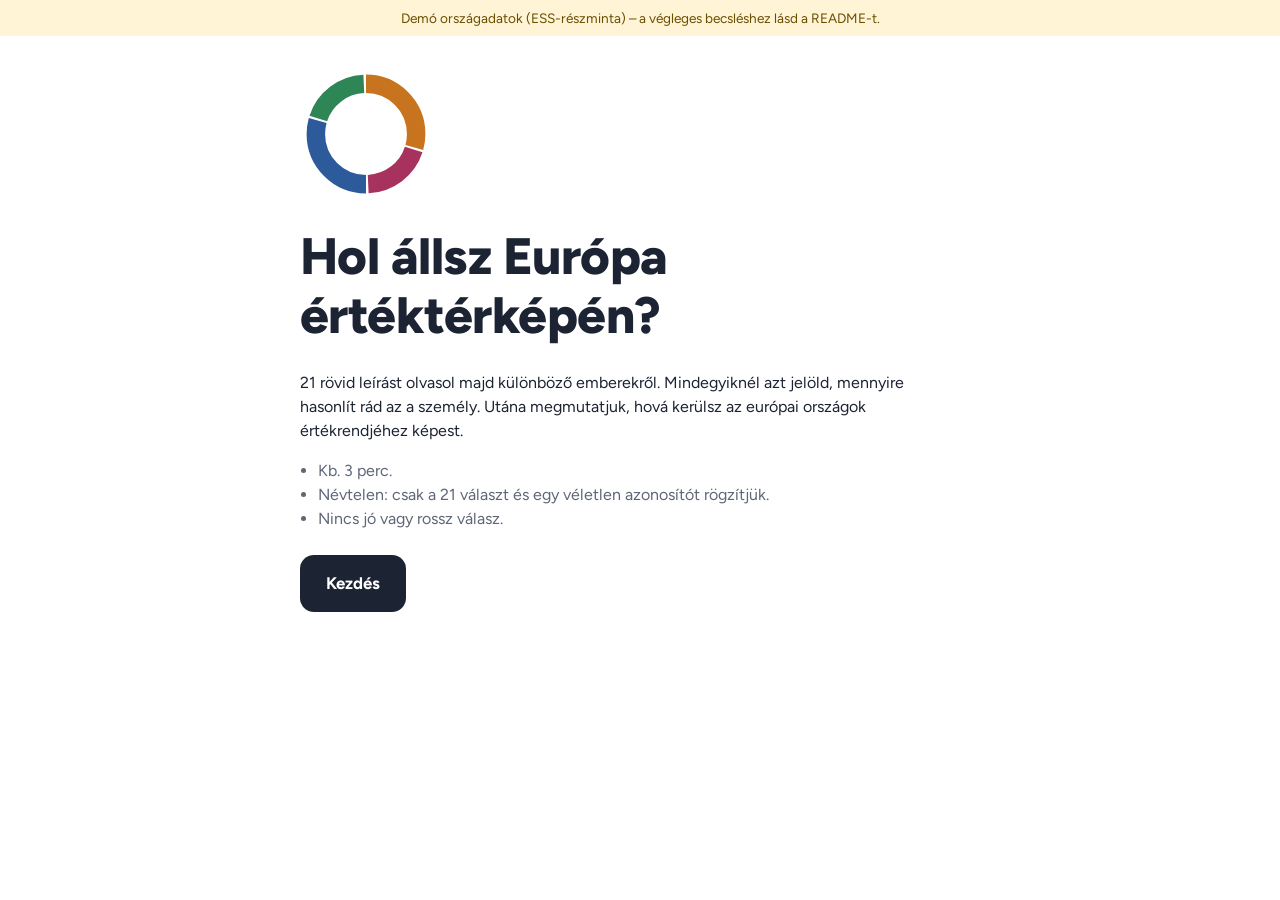
==== index.html @ fa2e0262 "Schwartz-értéktérkép app feltöltése GitHub Pageshez Statikus oldal (index.html, tanar.html), .nojeky" ====
<!doctype html>
<html lang="hu">
<head>
<meta charset="utf-8">
<meta name="viewport" content="width=device-width, initial-scale=1">
<title>Hol állsz Európa értéktérképén?</title>
<link rel="preconnect" href="https://fonts.googleapis.com">
<link rel="preconnect" href="https://fonts.gstatic.com" crossorigin>
<link href="https://fonts.googleapis.com/css2?family=Figtree:wght@400;600;700;800&display=swap" rel="stylesheet">
<link rel="stylesheet" href="assets/app.css">
</head>
<body>
<div id="demo" class="demo-banner" hidden>Demó országadatok (ESS-részminta) – a végleges becsléshez lásd a README-t.</div>

<main class="wrap">
  <!-- 1. Kezdés -->
  <section id="intro" class="intro">
    <svg class="intro-wheel" viewBox="0 0 100 100" aria-hidden="true">
      <circle cx="50" cy="50" r="38" fill="none" stroke="var(--open)" stroke-width="14" stroke-dasharray="70 169" transform="rotate(-90 50 50)"/>
      <circle cx="50" cy="50" r="38" fill="none" stroke="var(--enh)" stroke-width="14" stroke-dasharray="46 193" transform="rotate(18 50 50)"/>
      <circle cx="50" cy="50" r="38" fill="none" stroke="var(--cons)" stroke-width="14" stroke-dasharray="70 169" transform="rotate(90 50 50)"/>
      <circle cx="50" cy="50" r="38" fill="none" stroke="var(--trans)" stroke-width="14" stroke-dasharray="46 193" transform="rotate(198 50 50)"/>
    </svg>
    <h1>Hol állsz Európa értéktérképén?</h1>
    <p>21 rövid leírást olvasol majd különböző emberekről. Mindegyiknél azt jelöld, mennyire hasonlít rád az a személy. Utána megmutatjuk, hová kerülsz az európai országok értékrendjéhez képest.</p>
    <ul>
      <li>Kb. 3 perc.</li>
      <li>Névtelen: csak a 21 választ és egy véletlen azonosítót rögzítjük.</li>
      <li>Nincs jó vagy rossz válasz.</li>
    </ul>
    <p style="margin-top:24px"><button class="btn-primary" id="start">Kezdés</button></p>
  </section>

  <!-- 2. Kérdések -->
  <section id="quiz" hidden>
    <div class="progress"><div id="bar"></div></div>
    <div class="counter"><span id="count"></span><button class="btn-quiet" id="back">Vissza</button></div>
    <p class="portrait" id="portrait" aria-live="polite"></p>
    <p class="prompt">Mennyire hasonlít rád ez a személy?</p>
    <div class="options" id="options" role="radiogroup" aria-label="Válasz"></div>
  </section>

  <!-- 3. Eredmény -->
  <section id="result" hidden>
    <h2>Itt állsz az európai értéktérben</h2>
    <p class="status" id="status"></p>
    <div class="map-wrap"><svg class="map" id="map" role="img" aria-label="Értéktérkép az országokkal és a te pontoddal"></svg></div>
    <div class="legend"><span class="l-me">Te</span><span class="l-country">Országok átlaga</span><span id="peerLegend" class="l-peer" hidden>Csoporttársak</span></div>

    <h2>Hozzád legközelebb álló országok</h2>
    <div class="near" id="near"></div>

    <h2>Az értékprofilod</h2>
    <div class="bars" id="bars"></div>
    <p class="bars-note" id="barsNote"></p>

    <p style="margin-top:26px"><button class="btn-quiet" id="again">Újrakitöltöm</button></p>

    <details>
      <summary>Hogyan készül a térkép?</summary>
      <p>A válaszaidból a Schwartz-féle tíz alapérték pontszámát számoljuk, mindegyiket a saját 21 válaszod átlagához viszonyítva (centrírozás). Így az számít, mi fontosabb neked a többihez képest, nem az, hogy általában magasra vagy alacsonyra pontozol.</p>
      <p>Az országok pontjai az Európai Társadalomkutatás (ESS) válaszadóinak ugyanígy számolt országos átlagai. A térkép klasszikus többdimenziós skálázással (MDS) készült az országok tízdimenziós profiljaiból; a te pontodat ugyanebbe a térbe vetítjük. A színes vonalak azt mutatják, merre nő az adott érték.</p>
      <p>Az egyének közötti különbségek jóval nagyobbak, mint az országátlagok közöttiek, ezért természetes, ha messze kerülsz az országok felhőjétől. A legközelebbi országokat mind a tíz érték alapján számoljuk.</p>
      <p id="source"></p>
    </details>
  </section>
</main>

<script src="data/countries.js"></script>
<script src="assets/config.js"></script>
<script src="assets/schwartz.js"></script>
<script src="assets/api.js"></script>
<script>
(function () {
  'use strict';
  var S = window.Schwartz, API = window.SchwartzAPI, CFG = window.SCHWARTZ_CONFIG || {};
  var DATA = window.COUNTRY_DATA;
  var space = S.buildSpace(DATA);
  var answers = new Array(21).fill(null);
  var idx = 0;
  var $ = function (id) { return document.getElementById(id); };

  if (DATA.meta && DATA.meta.demo) $('demo').hidden = false;
  $('source').textContent = 'Adatforrás: ' + DATA.meta.source + '. ' + DATA.meta.sample;

  function show(id) {
    ['intro', 'quiz', 'result'].forEach(function (s) { $(s).hidden = s !== id; });
    window.scrollTo(0, 0);
  }

  function renderItem() {
    var it = S.ITEMS[idx];
    $('portrait').textContent = it.text;
    $('count').textContent = (idx + 1) + ' / 21';
    $('bar').style.width = (idx / 21 * 100) + '%';
    $('back').style.visibility = idx === 0 ? 'hidden' : 'visible';
    var box = $('options'); box.innerHTML = '';
    S.SCALE.forEach(function (label, k) {
      var b = document.createElement('button');
      b.className = 'opt' + (answers[idx] === k + 1 ? ' selected' : '');
      b.setAttribute('role', 'radio');
      b.setAttribute('aria-checked', answers[idx] === k + 1 ? 'true' : 'false');
      b.innerHTML = '<span class="dot"></span><span></span>';
      b.lastChild.textContent = label;
      b.addEventListener('click', function () { choose(k + 1, b); });
      box.appendChild(b);
    });
  }

  var busy = false;
  function choose(val, btn) {
    if (busy) return;
    busy = true;
    answers[idx] = val;
    Array.prototype.forEach.call($('options').children, function (c) { c.classList.remove('selected'); c.setAttribute('aria-checked', 'false'); });
    btn.classList.add('selected'); btn.setAttribute('aria-checked', 'true');
    setTimeout(function () {
      busy = false;
      if (idx < 20) { idx++; renderItem(); } else { finish(); }
    }, 200);
  }

  $('start').addEventListener('click', function () { idx = 0; show('quiz'); renderItem(); });
  $('back').addEventListener('click', function () { if (idx > 0) { idx--; renderItem(); } });
  $('again').addEventListener('click', function () { answers.fill(null); idx = 0; show('quiz'); renderItem(); });

  function finish() {
    $('bar').style.width = '100%';
    var v = S.score(answers);
    var p = space.project(v);
    var me = { x: p[0], y: p[1], kind: 'me' };
    show('result');
    S.drawMap($('map'), space, { points: [me], highlight: CFG.HIGHLIGHT });
    renderNear(v);
    renderBars(v);
    try { localStorage.setItem('schwartz-last', JSON.stringify(answers)); } catch (e) {}

    if (API.enabled()) {
      $('status').className = 'status';
      $('status').textContent = 'Küldés a csoport térképére…';
      API.submit(answers).then(function () {
        $('status').className = 'status ok';
        $('status').textContent = 'Elküldve. A pontod megjelent a közös térképen.';
        return API.list();
      }).then(function (rows) {
        var mine = API.clientId();
        var peers = rows.filter(function (r) { return r.id !== mine; }).map(function (r) {
          var q = space.project(S.score(r.raw)); return { x: q[0], y: q[1], kind: 'peer' };
        });
        if (peers.length) {
          $('peerLegend').hidden = false;
          S.drawMap($('map'), space, { points: peers.concat([me]), highlight: CFG.HIGHLIGHT });
        }
      }).catch(function (err) {
        $('status').className = 'status err';
        $('status').textContent = 'A küldés nem sikerült (' + err.message + '). A saját eredményed ettől még érvényes.';
      });
    } else {
      $('status').textContent = '';
    }
  }

  function renderNear(v) {
    var near = S.nearestCountries(space, v, 3);
    $('near').innerHTML = '';
    near.forEach(function (c, i) {
      var d = document.createElement('div');
      d.innerHTML = '<b></b><small></small>';
      d.firstChild.textContent = c.name;
      d.lastChild.textContent = i === 0 ? 'legközelebb' : (i + 1) + '. legközelebbi';
      $('near').appendChild(d);
    });
  }

  function renderBars(v) {
    var ref = null, refName = '';
    DATA.countries.forEach(function (c) { if (c.code === CFG.HIGHLIGHT) { ref = c.v; refName = c.name; } });
    var lim = 2.5;
    $('bars').innerHTML = '';
    S.VALUES.forEach(function (val, j) {
      var info = S.VALUE_INFO[val], col = S.GROUPS[info.group].color;
      var row = document.createElement('div'); row.className = 'bar-row';
      var lab = document.createElement('span'); lab.textContent = info.name;
      var tr = document.createElement('div'); tr.className = 'bar-track';
      var x = Math.max(-lim, Math.min(lim, v[j]));
      var fill = document.createElement('div'); fill.className = 'fill'; fill.style.background = col;
      var w = Math.abs(x) / lim * 50;
      fill.style.left = (x >= 0 ? 50 : 50 - w) + '%'; fill.style.width = w + '%';
      tr.appendChild(fill);
      var z = document.createElement('div'); z.className = 'zero'; tr.appendChild(z);
      if (ref) {
        var r = document.createElement('div'); r.className = 'ref';
        r.style.left = 'calc(' + (50 + Math.max(-lim, Math.min(lim, ref[j])) / lim * 50) + '% - 1.5px)';
        r.title = refName + ' átlaga';
        tr.appendChild(r);
      }
      row.appendChild(lab); row.appendChild(tr);
      $('bars').appendChild(row);
    });
    $('barsNote').textContent = 'Jobbra: a saját átlagodnál fontosabb, balra: kevésbé fontos.' + (ref ? ' A fekete jel ' + refName + ' átlaga.' : '');
  }
})();
</script>
</body>
</html>
---- assets/app.css ----
:root {
  --ink: #1C2333;
  --muted: #5E6677;
  --line: #DADDE3;
  --paper: #FFFFFF;
  --wash: #F3F4F7;
  --accent: #2D5A9A;
  --me: #E0472B;
  --peer: #7A5CC2;
  --open: #C8741E; --enh: #A8325E; --cons: #2D5A9A; --trans: #2E8556;
  --radius-btn: 14px;
  font-family: "Figtree", system-ui, -apple-system, "Segoe UI", Roboto, sans-serif;
  color: var(--ink);
  background: var(--paper);
  -webkit-text-size-adjust: 100%;
}
* { box-sizing: border-box; }
body { margin: 0; line-height: 1.5; }
h1, h2, h3 { line-height: 1.15; margin: 0 0 .5em; font-weight: 800; letter-spacing: -0.01em; }
h1 { font-size: clamp(2rem, 6vw, 3.2rem); }
h2 { font-size: 1.35rem; }
p { margin: 0 0 1em; max-width: 62ch; }
.muted { color: var(--muted); }
button { font: inherit; color: inherit; cursor: pointer; }
:focus-visible { outline: 3px solid var(--accent); outline-offset: 2px; }

.wrap { max-width: 720px; margin: 0 auto; padding: 24px 20px 48px; }

.btn-primary {
  background: var(--ink); color: #fff; border: 0; border-radius: var(--radius-btn);
  padding: 16px 26px; font-weight: 700; font-size: 1.05rem;
}
.btn-quiet { background: none; border: 0; color: var(--muted); padding: 8px 0; text-decoration: underline; text-underline-offset: 3px; }

.demo-banner {
  background: #FFF4D6; color: #6B4E00; font-size: .85rem; padding: 8px 20px; text-align: center;
}

/* ---- Kezdőképernyő ---- */
.intro-wheel { width: 132px; height: 132px; margin: 8px 0 20px; }
.intro ul { padding-left: 1.1em; color: var(--muted); max-width: 60ch; }

/* ---- Kérdőív ---- */
.progress { height: 6px; background: var(--wash); border-radius: 3px; overflow: hidden; margin-bottom: 10px; }
.progress > div { height: 100%; background: var(--ink); width: 0; transition: width .25s ease; }
.counter { font-size: .9rem; color: var(--muted); margin-bottom: 28px; display: flex; justify-content: space-between; }
.portrait { font-size: clamp(1.25rem, 4.6vw, 1.6rem); font-weight: 600; line-height: 1.35; margin-bottom: 10px; min-height: 5.4em; }
.prompt { color: var(--muted); margin-bottom: 18px; }
.options { display: grid; gap: 10px; }
.opt {
  display: flex; align-items: center; gap: 14px; width: 100%; text-align: left;
  background: var(--paper); border: 2px solid var(--line); border-radius: var(--radius-btn);
  padding: 14px 16px; font-size: 1.02rem; transition: border-color .12s, background .12s;
}
.opt .dot { flex: none; width: 22px; height: 22px; border-radius: 50%; border: 2px solid var(--line); }
.opt:hover { border-color: #AEB4C0; }
.opt.selected { border-color: var(--ink); background: var(--wash); }
.opt.selected .dot { border-color: var(--ink); background: var(--ink); box-shadow: inset 0 0 0 4px var(--wash); }

/* ---- Eredmény ---- */
.map-wrap { position: relative; margin: 8px -8px 0; }
svg.map { width: 100%; height: auto; display: block; }
svg.map .axis { stroke: var(--line); stroke-width: 2; }
svg.map .axis-end { fill: var(--muted); font-size: 26px; font-style: italic; }
svg.map .arrow { stroke-width: 2.5; opacity: .35; }
svg.map .arrow-label { font-size: 28px; font-weight: 700; opacity: .85; }
svg.map .country { fill: #8B93A3; }
svg.map .country.hl { fill: var(--ink); }
svg.map .country-label { font-size: 28px; fill: #5E6677; font-weight: 600; }
svg.map .country-label.hl { fill: var(--ink); font-weight: 800; }
svg.map .peer { fill: var(--peer); opacity: .5; }
svg.map .peer.out, svg.map .me.out { fill: #fff; stroke-width: 4; }
svg.map .peer.out { stroke: var(--peer); }
svg.map .mean { fill: var(--accent); stroke: #fff; stroke-width: 3; }
svg.map .mean-label { font-size: 24px; font-weight: 800; fill: var(--accent); }
svg.map .me { fill: var(--me); stroke: #fff; stroke-width: 3; }
svg.map .me.out { stroke: var(--me); }
svg.map .me-halo { fill: var(--me); opacity: .18; }
svg.map .me-label { font-size: 30px; font-weight: 800; fill: var(--me); }

.legend { display: flex; flex-wrap: wrap; gap: 6px 16px; font-size: .85rem; color: var(--muted); margin: 6px 0 22px; }
.legend span::before { content: ""; display: inline-block; width: 10px; height: 10px; border-radius: 50%; margin-right: 6px; vertical-align: -1px; background: currentColor; }
.legend .l-me { color: var(--me); } .legend .l-country { color: #8B93A3; } .legend .l-peer { color: var(--peer); } .legend .l-mean { color: var(--accent); }

.near { display: grid; grid-template-columns: repeat(3, 1fr); gap: 10px; margin: 6px 0 28px; }
.near div { background: var(--wash); border-radius: 12px; padding: 12px; }
.near b { display: block; font-size: 1.05rem; }
.near small { color: var(--muted); }

.bars { display: grid; gap: 8px; margin: 10px 0 8px; }
.bar-row { display: grid; grid-template-columns: 7.4em 1fr; align-items: center; gap: 10px; font-size: .92rem; }
.bar-track { position: relative; height: 18px; background: var(--wash); border-radius: 4px; }
.bar-track .zero { position: absolute; left: 50%; top: -3px; bottom: -3px; width: 1px; background: #AEB4C0; }
.bar-track .fill { position: absolute; top: 3px; bottom: 3px; border-radius: 3px; }
.bar-track .ref { position: absolute; top: -4px; bottom: -4px; width: 3px; background: var(--ink); border-radius: 2px; }
.bars-note { font-size: .82rem; color: var(--muted); }

.status { font-size: .9rem; color: var(--muted); margin: 0 0 18px; }
.status.ok { color: #2E8556; } .status.err { color: #B3261E; }

details { margin-top: 30px; color: var(--muted); font-size: .9rem; }
details summary { cursor: pointer; font-weight: 600; color: var(--ink); }

/* ---- Tanári nézet ---- */
.teacher { display: grid; grid-template-columns: minmax(0, 1fr) 340px; gap: 32px; padding: 24px 32px; min-height: 100vh; align-items: start; }
.teacher .map-wrap { margin: 0; }
.teacher svg.map { max-height: calc(100vh - 48px); }
.side h1 { font-size: 2rem; }
.qr { background: #fff; padding: 12px; border: 1px solid var(--line); border-radius: 12px; display: inline-block; }
.qr svg { display: block; width: 240px; height: 240px; }
.url { font-size: .85rem; word-break: break-all; color: var(--muted); margin: 8px 0 20px; }
.count { font-size: 3.4rem; font-weight: 800; line-height: 1; }
.side .row { display: flex; gap: 10px; flex-wrap: wrap; margin-top: 18px; }
.btn-outline { background: #fff; border: 2px solid var(--line); border-radius: 10px; padding: 9px 14px; font-weight: 600; }
.session-input { font: inherit; font-weight: 700; font-size: 1.1rem; border: 2px solid var(--line); border-radius: 10px; padding: 8px 12px; width: 100%; }
@media (max-width: 900px) { .teacher { grid-template-columns: 1fr; padding: 16px; } }
@media (prefers-reduced-motion: reduce) { * { transition: none !important; } }
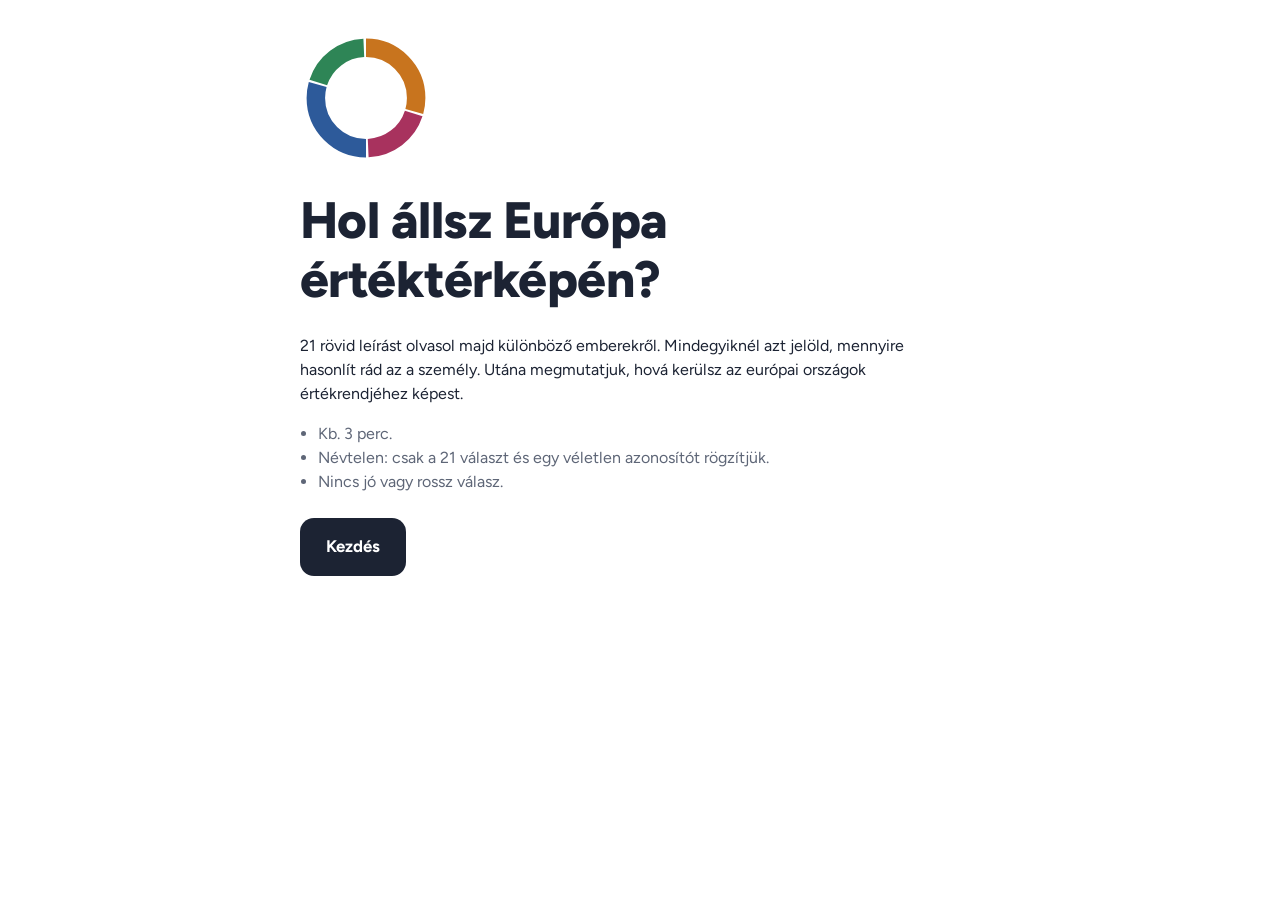
==== commit c6758f9e: "Országadatok: teljes, súlyozott ESS 11 (+ CZ: ESS 10) minta - ess_aggregate.py: összefűzött fájlban " ====
--- a/index.html
+++ b/index.html
@@ -7,7 +7,8 @@
 <link rel="preconnect" href="https://fonts.googleapis.com">
 <link rel="preconnect" href="https://fonts.gstatic.com" crossorigin>
 <link href="https://fonts.googleapis.com/css2?family=Figtree:wght@400;600;700;800&display=swap" rel="stylesheet">
-<link rel="stylesheet" href="assets/app.css">
+<link rel="icon" href="data:image/svg+xml,%3Csvg xmlns=%22http://www.w3.org/2000/svg%22 viewBox=%220 0 100 100%22%3E%3Ccircle cx=%2250%22 cy=%2250%22 r=%2236%22 fill=%22none%22 stroke=%22%23c97a1e%22 stroke-width=%2216%22/%3E%3C/svg%3E">
+<link rel="stylesheet" href="assets/app.css?v=3">
 </head>
 <body>
 <div id="demo" class="demo-banner" hidden>Demó országadatok (ESS-részminta) – a végleges becsléshez lásd a README-t.</div>
@@ -66,10 +67,10 @@
   </section>
 </main>
 
-<script src="data/countries.js"></script>
-<script src="assets/config.js"></script>
-<script src="assets/schwartz.js"></script>
-<script src="assets/api.js"></script>
+<script src="data/countries.js?v=3"></script>
+<script src="assets/config.js?v=3"></script>
+<script src="assets/schwartz.js?v=3"></script>
+<script src="assets/api.js?v=3"></script>
 <script>
 (function () {
   'use strict';
